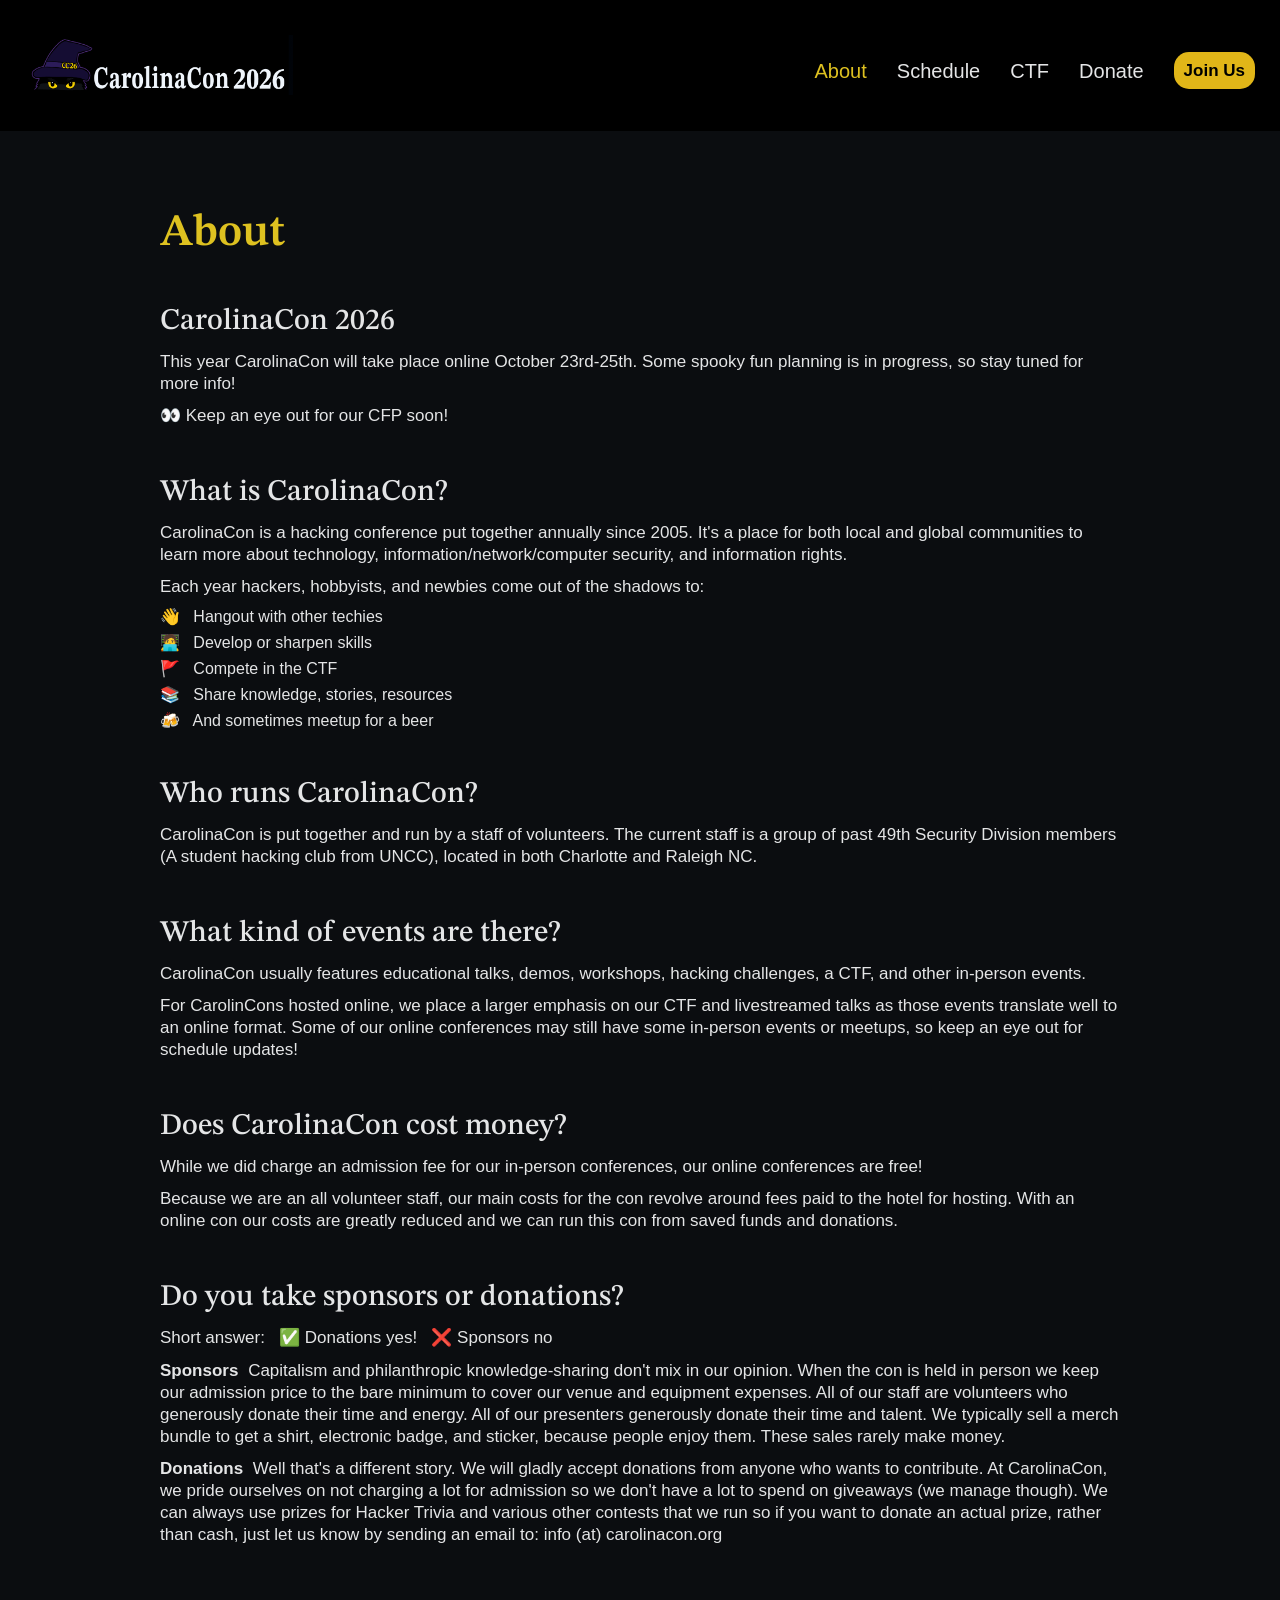
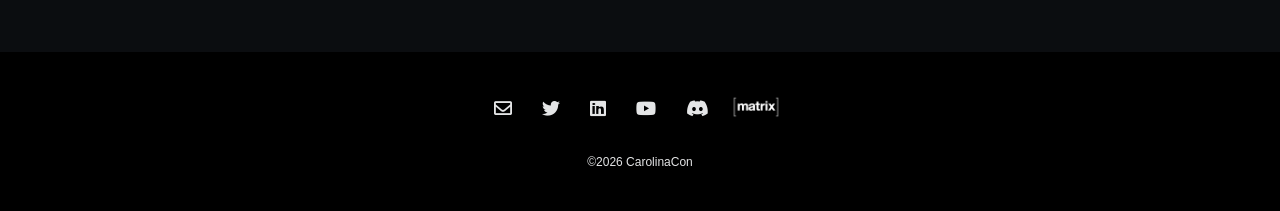
==== pages/about.html @ 55e13573 "initial content in progress" ====
<!DOCTYPE html>
<html lang="en">
  <head>
    <meta charset="UTF-8" />
    <meta name="viewport" content="width=device-width, initial-scale=1.0" />
    <link rel="preconnect" href="https://fonts.googleapis.com" />
    <link rel="preconnect" href="https://fonts.gstatic.com" crossorigin />
    <link
      href="https://fonts.googleapis.com/css2?family=STIX+Two+Text:ital,wght@0,400..700;1,400..700&display=swap"
      rel="stylesheet"
    />
    <link
      rel="stylesheet"
      href="https://use.fontawesome.com/releases/v5.8.1/css/all.css"
    />
    <link rel="stylesheet" href="../style.css" />
    <link rel="icon" type="image/x-icon" href="../hat-favicon.png" />
    <title>CarolinaCon 2026</title>
  </head>
  <body>
    <header class="header">
      <a href="../index.html" class="title"
        ><img class="logo" src="../cc-site-logo-test.png" alt="CC Logo"
      /></a>
      <nav class="main-nav">
        <ul class="main-nav-list">
          <li>
            <a class="main-nav-link active" href="/pages/about.html">About</a>
          </li>
          <li>
            <a class="main-nav-link" href="/pages/schedule.html">Schedule</a>
          </li>
          <li><a class="main-nav-link" href="/pages/ctf.html">CTF</a></li>
          <li>
            <a
              class="main-nav-link"
              href="https://hcb.hackclub.com/donations/start/carolinacon"
              target="_blank"
              >Donate</a
            >
            </li>
          <li>
            <a class="main-nav-link btn btn-primary" href="/pages/join-us.html"
              >Join Us</a
            >
          </li>
        </ul>
      </nav>
    </header>

    <article>
        <header class="post-header">
          <h1 class="post-title">About</h1>
        </header>
        <h2>CarolinaCon 2026</h2>
        <p>
          This year CarolinaCon will take place online October 23rd-25th. Some spooky fun planning is in progress, so stay tuned for more info!
        </p>
        <p>
          👀 Keep an eye out for our CFP soon!
        </p>

        <h2>What is CarolinaCon?</h2>
        <p>
          CarolinaCon is a hacking conference put together annually since 2005. It's a place for both local and global communities to learn more about technology, information/network/computer security, and information rights.
        </p>
        <p>
          Each year hackers, hobbyists, and newbies come out of the shadows to:
          <ul>
          <li>👋 &nbsp; Hangout with other techies </li>
          <li>🧑‍💻 &nbsp; Develop or sharpen skills</li>
          <li>🚩 &nbsp; Compete in the CTF</li>
          <li>📚 &nbsp; Share knowledge, stories, resources</li>
          <li>🍻 &nbsp; And sometimes meetup for a beer</li>
          </ul>
        </p>

        <h2>Who runs CarolinaCon?</h2>
        <p>
          CarolinaCon is put together and run by a staff of volunteers. The current staff is a group of past 49th Security Division members (A student hacking club from UNCC), located in both Charlotte and Raleigh NC.
        </p>

        <h2>What kind of events are there?</h2>
        <p>
          CarolinaCon usually features educational talks, demos, workshops, hacking challenges, a CTF, and other in-person events. 
        </p>
        <p>For CarolinCons hosted online, we place a larger emphasis on our CTF and livestreamed talks as those events translate well to an online format. Some of our online conferences may still have some in-person events or meetups, so keep an eye out for schedule updates!</p>

        <h2>Does CarolinaCon cost money?</h2>
        <p>While we did charge an admission fee for our in-person conferences, our online conferences are free!</p>
        <p>Because we are an all volunteer staff, our main costs for the con revolve around fees paid to the hotel for hosting. With an online con our costs are greatly reduced and we can run this con from saved funds and donations.</p>

        <h2>Do you take sponsors or donations?</h2>
        <p>Short answer: &nbsp; ✅ Donations yes! &nbsp; ❌ Sponsors no</p>
        <p><strong>Sponsors</strong> Capitalism and philanthropic knowledge-sharing don't mix in our opinion. When the con is held in person we keep our admission price to the bare minimum to cover our venue and equipment expenses. All of our staff are volunteers who generously donate their time and energy. All of our presenters generously donate their time and talent. We typically sell a merch bundle to get a shirt, electronic badge, and sticker,  because people enjoy them. These sales rarely make money.</p>
        <p><strong>Donations</strong> Well that's a different story. We will gladly accept donations from anyone who wants to contribute. At CarolinaCon, we pride ourselves on not charging a lot for admission so we don't have a lot to spend on giveaways (we manage though). We can always use prizes for Hacker Trivia and various other contests that we run so if you want to donate an actual prize, rather than cash, just let us know by sending an email to: info (at) carolinacon.org</p>
    </article>
    <footer>
      <ul class="socials-list">
        <li>
          <a
            class="socials-link fas fa-envelope"
            href="mailto:info@carolinacon.org"
          ></a>
        </li>
        <li>
          <a
            class="socials-link fab fa-twitter"
            href="https://x.com/CarolinaCon"
          ></a>
        </li>
        <li>
          <a class="socials-link fab fa-linkedin" href="/pages/ctf.html"></a>
        </li>
        <li>
          <a
            class="socials-link fab fa-youtube"
            href="https://www.youtube.com/@CarolinaCon"
          ></a>
        </li>
        <li>
          <a
            class="socials-link fab fa-discord"
            href="https://discord.gg/WF8St28HsK"
          ></a>
        </li>
        <li>
          <a class="socials-link" href="https://matrix.carolinacon.org/"
            ><div id="matrix-logo"></div
          ></a>
        </li>
      </ul>
      <p class="footer-text">&copy;2026 CarolinaCon</p>
    </footer>
  </body>
</html>
---- style.css ----
/* Colors */
:root {
  --primary-black: #000000;
  --dark-gray: #0b0d10;
  --light-gray: #191c23;
  --primary-white: #e4e5e6;
  --dark-yellow: #e1b618;
  --primary-yellow: #dec120;
  --light-yellow: #f6d723;
  --dark-purple: #1b1041;
  --light-purple: #2d1d5b;
}

/* General */
* {
  margin: 0;
  padding: 0;
  box-sizing: border-box;
}

html {
  /* Now 1rem = 10px 
  (10px / 16px default browser font size => .0625 => 62.5%) */
  font-size: 62.5%;
}

body {
  background-color: var(--primary-black);
  color: var(--primary-white);
  font-family: "Rubik", sans-serif;
  font-weight: 400;
  line-height: 1;
}

article {
  background-color: var(--dark-gray);
  padding: 8rem 16rem 9.6rem 16rem;
}

section {
  background-color: var(--dark-gray);
  padding: 4.8rem 8rem;
}

h1,
h2,
h3 {
  font-family: "STIX Two Text", serif;
  font-optical-sizing: auto;
  font-style: normal;
}

h1 {
  font-size: 4.5rem;
  margin-bottom: 4rem;
  font-weight: 600;
  color: var(--primary-yellow);
}

h2 {
  font-size: 3rem;
  margin-bottom: 1.5rem;
  margin-top: 5rem;
  font-weight: 500;
}

h3 {
  font-size: 2rem;
  margin-top: 5rem;
  margin-bottom: 1.5rem;
}

h4 {
  font-size: 2rem;
  text-transform: uppercase;
  margin-top: 5rem;
  margin-bottom: 1.5rem;
}

p {
  font-size: 1.7rem;
  font-weight: 300;
  line-height: 1.3;
  margin-bottom: 1rem;
}

strong {
  font-weight: 600;
  padding-right: 0.5rem;
}

a:link,
a:visited {
  color: var(--primary-white);
  display: inline-block;
  cursor: pointer;
  text-decoration: none;
}

a:hover,
a:active {
  color: var(--primary-yellow);
}

.btn {
  display: block;
  border-radius: 1.5rem;
  padding: 1rem 1rem;
}

.btn-primary:link,
.btn-primary:visited {
  background-color: var(--dark-yellow);
  color: var(--primary-black);
  font-weight: 700;
  font-size: 1.7rem;
}

.btn-primary:hover,
.btn-primary:active {
  background-color: var(--light-yellow);
}

ul,
ol {
  margin-bottom: 2rem;
}

ul {
  list-style: none;
}

li {
  font-size: 1.6rem;
  margin-bottom: 1rem;
}

li:last-child {
  margin-bottom: 0;
}

/* Header */
.header {
  background-color: var(--primary-black);
  position: sticky;
  top: 0;
  padding: 1.2rem 2.5rem;
  display: flex;
  justify-content: space-between;
  align-items: center;
}

.logo {
  height: 6rem;
}

.main-nav {
  margin-left: auto;
}

.main-nav-list {
  align-items: center;
  display: flex;
  padding-top: 3rem;
  gap: 3rem;
}

.main-nav-list li {
  margin: 1rem 0;
}

.main-nav-link {
  font-size: 2rem;
  font-weight: 500;
}

.main-nav-link.active {
  color: var(--primary-yellow);
}

/* Hero Section */
.hero {
  padding: 0;
  margin: 0;
  align-items: center;
}

.hero-img {
  width: 100%;
}

/* Announcements Section */
.announcements-header {
  margin-top: 1rem;
  margin-bottom: 3rem;
}

.announcement {
  border: 2px solid var(--primary-black);
  display: grid;
  grid-template-columns: repeat(10, 1fr);
  gap: 1rem;
  box-shadow: 0 5px 10px 0 rgba(0, 0, 0, 0.351);
  background-color: var(--dark-purple);
  border-radius: 12px;
  padding: 2.4rem;
}

.announcement.grayed {
  margin-top: 2rem;
  background-color: var(--light-gray);
}

.announcement img {
  height: 5rem;
  grid-column: span 1;
  /* margin: 1rem; */
  justify-self: center;
}

.announcement-text {
  grid-column: 2 / -1;
}

.announcement-title {
  grid-column: span 9;
  margin-top: 1rem;
  align-self: center;
  font-family: "STIX Two Text", serif;
  font-size: 2.3rem;
  font-weight: 500;
  letter-spacing: 0.1;
}

.announcement-info {
  font-size: 1.5rem;
  line-height: 1.5;
  margin-bottom: 0.8rem;
}

.announcement-link {
  font-size: 1.3rem;
}

/* Pages */
article a:link,
article a:visited {
  color: var(--primary-yellow);
}

article a:hover,
article a:active {
  text-decoration: underline;
}

h4.socials-link:link,
.socials-link:visited {
  font-size: 3rem;
  text-transform: uppercase;
  margin-top: 5rem;
  margin-bottom: 1.5rem;
}

h4 img {
  display: inline;
}

/* Footer */
footer {
  padding: 4rem 1rem 2rem 1rem;
  display: flex;
  flex-direction: column;
  justify-content: center;
  align-items: center;
  background-color: var(--primary-black);
}

.footer-text {
  font-weight: 300;
  font-size: 1.2rem;
  padding: 1rem;
}

.socials-list {
  display: flex;
  align-items: center;
  gap: 3rem;
}

.socials-list li {
  /* padding: 1rem 2rem; */
  margin-bottom: 0;
}

#matrix-logo {
  background-size: cover;
  background-image: url("matrix_logo.png");
  height: 3rem;
  width: 6rem;
  margin-left: -1.3rem;
}

#matrix-logo:hover {
  background-image: url("matrix_logo-yellow.png");
}

.socials-link:link,
.socials-link:visited {
  font-size: 1.8rem;
  font-weight: 500;
}

/* rem and em do NOT depend on html font-size in media queries! Instead, 1rem = 1em = 16px */

/**************************/
/* BELOW 1344px (Smaller desktops) */
/**************************/
@media (max-width: 84em) {
}

/**************************/
/* BELOW 1200px (Landscape Tablets) */
/**************************/
@media (max-width: 75em) {
  .header {
    position: static;
    flex-direction: column;
  }

  .main-nav {
    margin-left: 0;
  }

  article {
    padding: 8rem 12rem 9.6rem 12rem;
  }
}

/**************************/
/* BELOW 944px (Tablets) */
/**************************/
@media (max-width: 59em) {
  html {
    font-size: 50%;
  }
}

/**************************/
/* BELOW 704px (Smaller tablets) */
/**************************/
@media (max-width: 44em) {
  article {
    padding: 8rem 6rem 9.6rem 6rem;
  }

  .main-nav-list {
    display: grid;
    grid-template-columns: repeat(2, 1fr);
    gap: 1.5rem;
    justify-items: center;
  }

  .main-nav-list li:last-child {
    grid-column: span 2;
  }

  .announcement-text {
    grid-column: span 10;
    padding-left: 1rem;
  }

  .socials-list {
    display: grid;
    grid-template-columns: repeat(3, 1fr);
    justify-items: center;
  }

  #matrix-logo {
    margin-left: 0;
  }
}

/**************************/
/* BELOW 544px (Phones) */
/**************************/
@media (max-width: 34em) {
  article {
    padding: 8rem 4rem 9.6rem 4rem;
  }
}
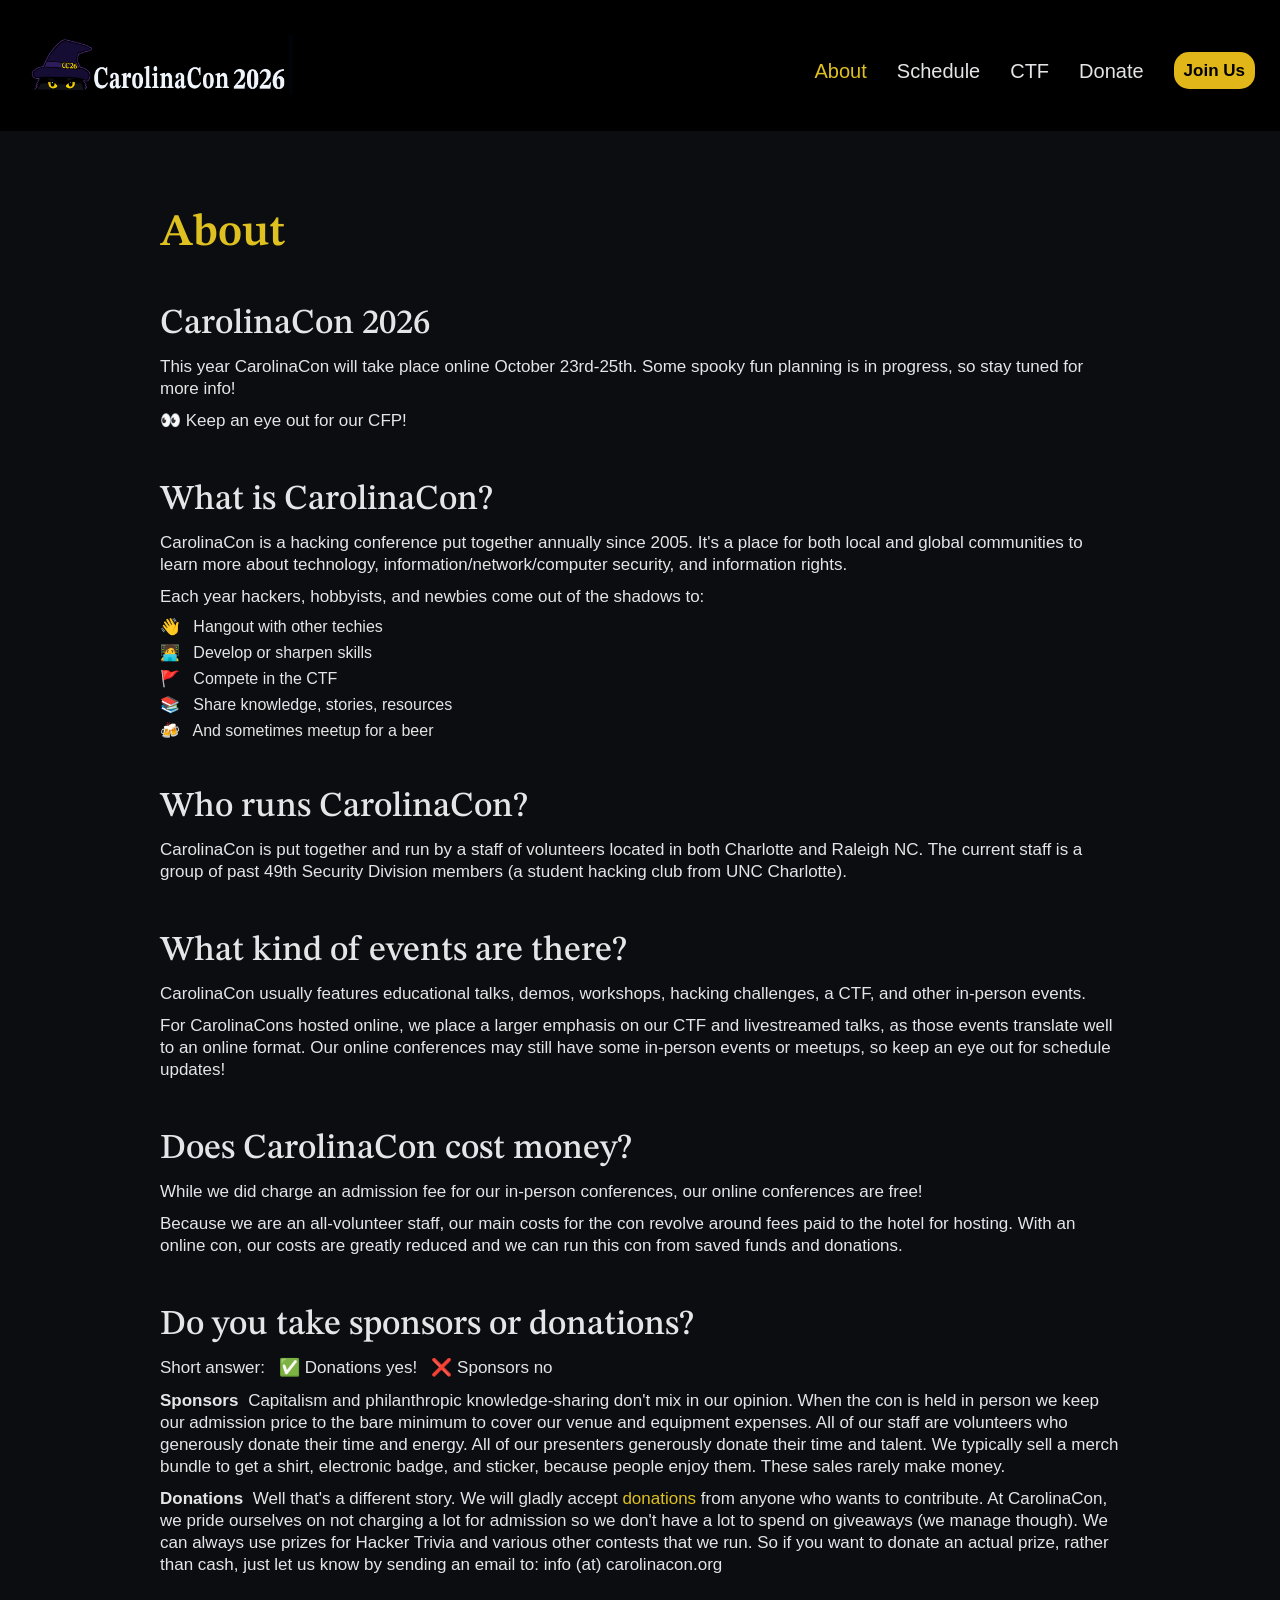
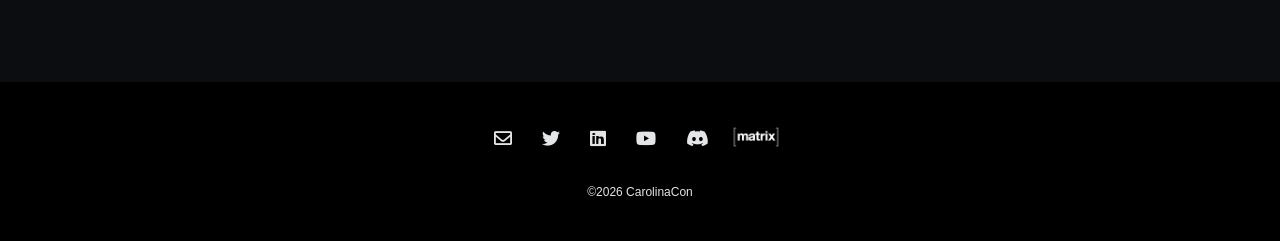
==== commit 378d12f6: "code cleanup" ====
--- a/pages/about.html
+++ b/pages/about.html
@@ -14,13 +14,14 @@
       href="https://use.fontawesome.com/releases/v5.8.1/css/all.css"
     />
     <link rel="stylesheet" href="../style.css" />
-    <link rel="icon" type="image/x-icon" href="../hat-favicon.png" />
+    <link rel="icon" type="image/x-icon" href="../imgs/hat-favicon.png" />
     <title>CarolinaCon 2026</title>
   </head>
+
   <body>
     <header class="header">
       <a href="../index.html" class="title"
-        ><img class="logo" src="../cc-site-logo-test.png" alt="CC Logo"
+        ><img class="logo" src="../imgs/cc-site-logo-test.png" alt="CC Logo"
       /></a>
       <nav class="main-nav">
         <ul class="main-nav-list">
@@ -31,18 +32,12 @@
             <a class="main-nav-link" href="/pages/schedule.html">Schedule</a>
           </li>
           <li><a class="main-nav-link" href="/pages/ctf.html">CTF</a></li>
+          <li><a class="main-nav-link"
+              href="https://hcb.hackclub.com/donations/start/carolinacon"
+              target="_blank">Donate</a>
+          </li>
           <li>
-            <a
-              class="main-nav-link"
-              href="https://hcb.hackclub.com/donations/start/carolinacon"
-              target="_blank"
-              >Donate</a
-            >
-            </li>
-          <li>
-            <a class="main-nav-link btn btn-primary" href="/pages/join-us.html"
-              >Join Us</a
-            >
+            <a class="main-nav-link btn btn-primary" href="/pages/join-us.html">Join Us</a>
           </li>
         </ul>
       </nav>
@@ -57,7 +52,7 @@
           This year CarolinaCon will take place online October 23rd-25th. Some spooky fun planning is in progress, so stay tuned for more info!
         </p>
         <p>
-          👀 Keep an eye out for our CFP soon!
+          👀 Keep an eye out for our CFP!
         </p>
 
         <h2>What is CarolinaCon?</h2>
@@ -77,24 +72,25 @@
 
         <h2>Who runs CarolinaCon?</h2>
         <p>
-          CarolinaCon is put together and run by a staff of volunteers. The current staff is a group of past 49th Security Division members (A student hacking club from UNCC), located in both Charlotte and Raleigh NC.
+          CarolinaCon is put together and run by a staff of volunteers located in both Charlotte and Raleigh NC. The current staff is a group of past 49th Security Division members (a student hacking club from UNC Charlotte).
         </p>
 
         <h2>What kind of events are there?</h2>
         <p>
           CarolinaCon usually features educational talks, demos, workshops, hacking challenges, a CTF, and other in-person events. 
         </p>
-        <p>For CarolinCons hosted online, we place a larger emphasis on our CTF and livestreamed talks as those events translate well to an online format. Some of our online conferences may still have some in-person events or meetups, so keep an eye out for schedule updates!</p>
+        <p>For CarolinaCons hosted online, we place a larger emphasis on our CTF and livestreamed talks, as those events translate well to an online format. Our online conferences may still have some in-person events or meetups, so keep an eye out for schedule updates!</p>
 
         <h2>Does CarolinaCon cost money?</h2>
         <p>While we did charge an admission fee for our in-person conferences, our online conferences are free!</p>
-        <p>Because we are an all volunteer staff, our main costs for the con revolve around fees paid to the hotel for hosting. With an online con our costs are greatly reduced and we can run this con from saved funds and donations.</p>
+        <p>Because we are an all-volunteer staff, our main costs for the con revolve around fees paid to the hotel for hosting. With an online con, our costs are greatly reduced and we can run this con from saved funds and donations.</p>
 
         <h2>Do you take sponsors or donations?</h2>
         <p>Short answer: &nbsp; ✅ Donations yes! &nbsp; ❌ Sponsors no</p>
         <p><strong>Sponsors</strong> Capitalism and philanthropic knowledge-sharing don't mix in our opinion. When the con is held in person we keep our admission price to the bare minimum to cover our venue and equipment expenses. All of our staff are volunteers who generously donate their time and energy. All of our presenters generously donate their time and talent. We typically sell a merch bundle to get a shirt, electronic badge, and sticker,  because people enjoy them. These sales rarely make money.</p>
-        <p><strong>Donations</strong> Well that's a different story. We will gladly accept donations from anyone who wants to contribute. At CarolinaCon, we pride ourselves on not charging a lot for admission so we don't have a lot to spend on giveaways (we manage though). We can always use prizes for Hacker Trivia and various other contests that we run so if you want to donate an actual prize, rather than cash, just let us know by sending an email to: info (at) carolinacon.org</p>
+        <p><strong>Donations</strong> Well that's a different story. We will gladly accept <a href="https://hcb.hackclub.com/donations/start/carolinacon">donations</a> from anyone who wants to contribute. At CarolinaCon, we pride ourselves on not charging a lot for admission so we don't have a lot to spend on giveaways (we manage though). We can always use prizes for Hacker Trivia and various other contests that we run. So if you want to donate an actual prize, rather than cash, just let us know by sending an email to: info (at) carolinacon.org</p>
     </article>
+
     <footer>
       <ul class="socials-list">
         <li>
--- a/style.css
+++ b/style.css
@@ -7,7 +7,7 @@
   --dark-yellow: #e1b618;
   --primary-yellow: #dec120;
   --light-yellow: #f6d723;
-  --dark-purple: #1b1041;
+  --dark-purple: #261957;
   --light-purple: #2d1d5b;
 }
 
@@ -58,22 +58,22 @@
 }
 
 h2 {
-  font-size: 3rem;
+  font-size: 3.5rem;
   margin-bottom: 1.5rem;
   margin-top: 5rem;
   font-weight: 500;
 }
 
 h3 {
-  font-size: 2rem;
-  margin-top: 5rem;
+  font-size: 2.8rem;
+  margin-top: 3rem;
   margin-bottom: 1.5rem;
 }
 
 h4 {
   font-size: 2rem;
   text-transform: uppercase;
-  margin-top: 5rem;
+  margin-top: 3.2rem;
   margin-bottom: 1.5rem;
 }
 
@@ -233,7 +233,7 @@
 }
 
 .announcement-info {
-  font-size: 1.5rem;
+  font-size: 1.7rem;
   line-height: 1.5;
   margin-bottom: 0.8rem;
 }
@@ -294,14 +294,14 @@
 
 #matrix-logo {
   background-size: cover;
-  background-image: url("matrix_logo.png");
+  background-image: url("imgs/matrix_logo.png");
   height: 3rem;
   width: 6rem;
   margin-left: -1.3rem;
 }
 
 #matrix-logo:hover {
-  background-image: url("matrix_logo-yellow.png");
+  background-image: url("imgs/matrix_logo-yellow.png");
 }
 
 .socials-link:link,
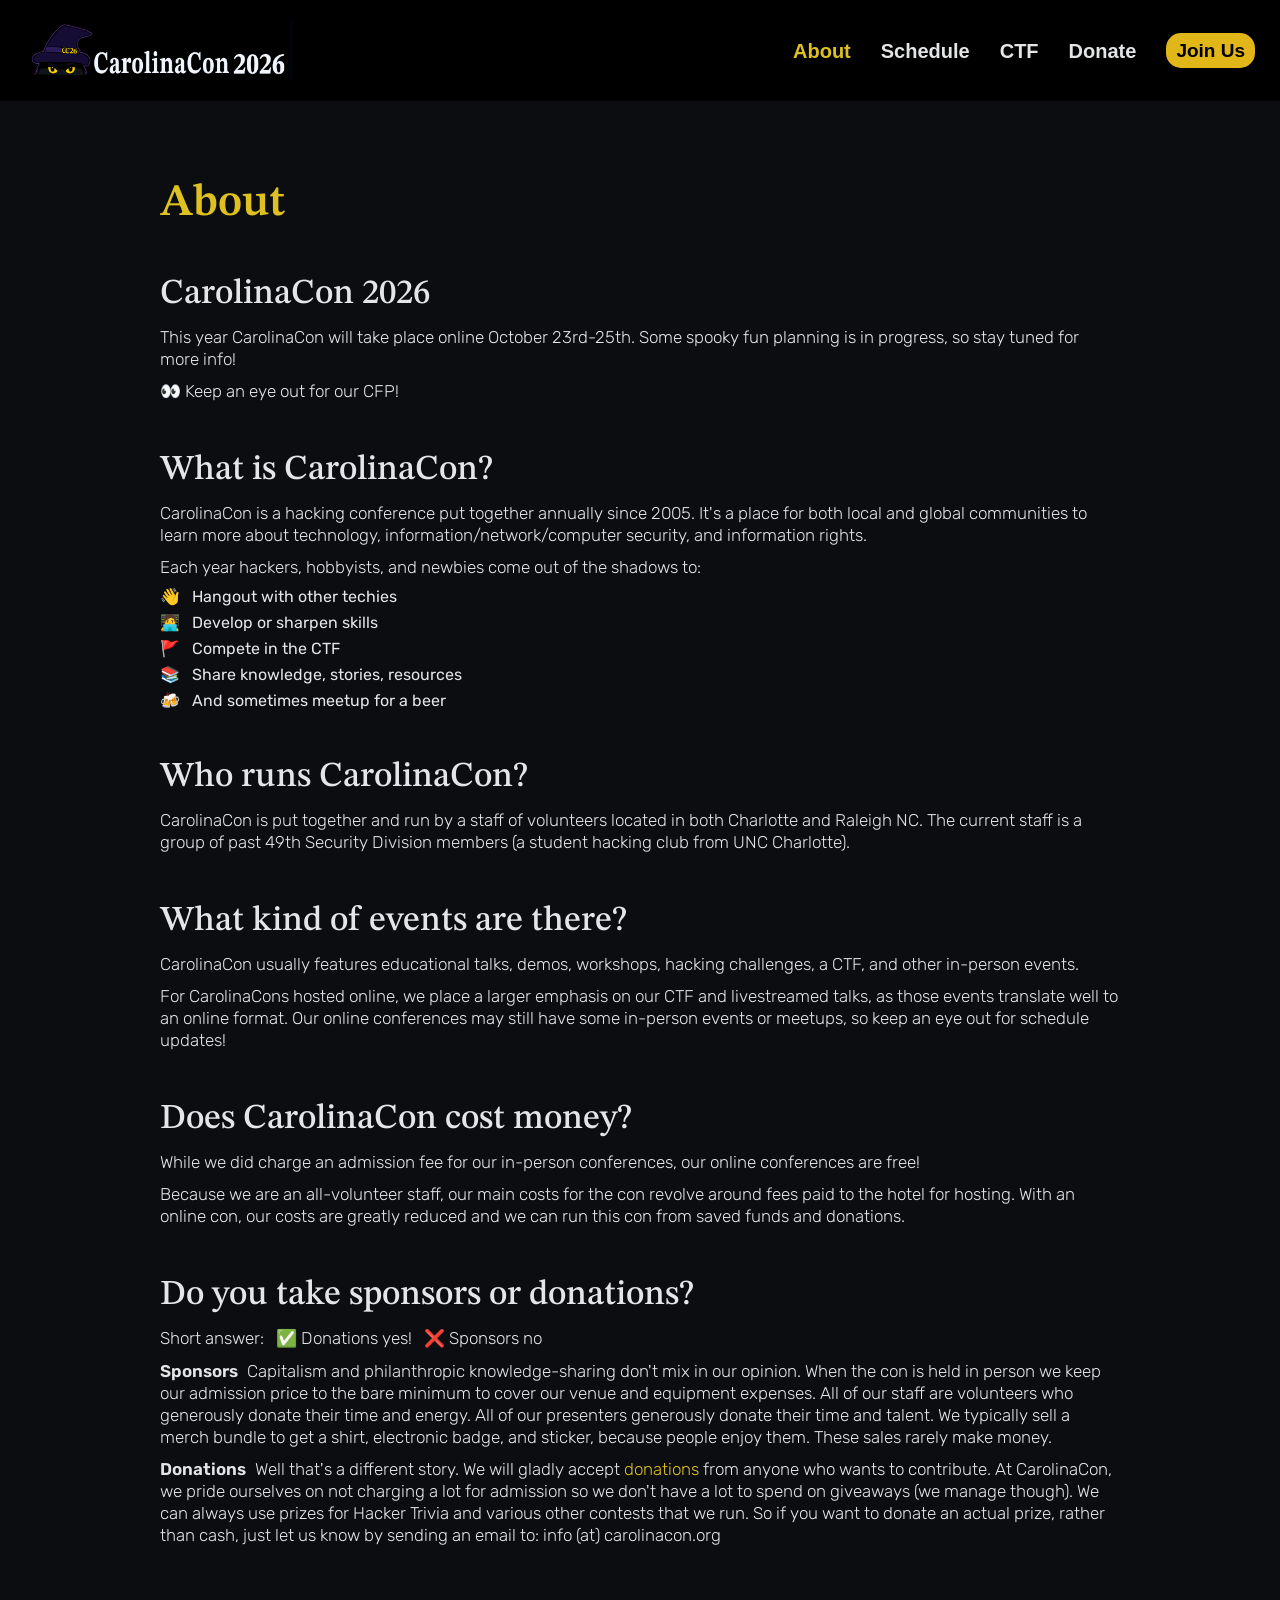
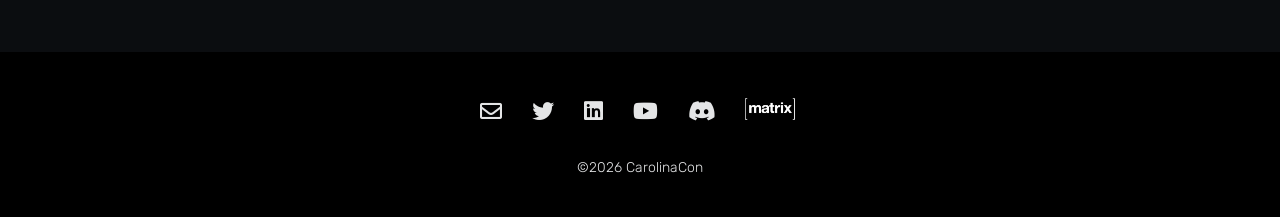
==== commit 261181f9: "font and spacing tweaks" ====
--- a/pages/about.html
+++ b/pages/about.html
@@ -3,12 +3,9 @@
   <head>
     <meta charset="UTF-8" />
     <meta name="viewport" content="width=device-width, initial-scale=1.0" />
-    <link rel="preconnect" href="https://fonts.googleapis.com" />
-    <link rel="preconnect" href="https://fonts.gstatic.com" crossorigin />
-    <link
-      href="https://fonts.googleapis.com/css2?family=STIX+Two+Text:ital,wght@0,400..700;1,400..700&display=swap"
-      rel="stylesheet"
-    />
+    <link rel="preconnect" href="https://fonts.googleapis.com">
+    <link rel="preconnect" href="https://fonts.gstatic.com" crossorigin>
+    <link href="https://fonts.googleapis.com/css2?family=Rubik:ital,wght@0,300..900;1,300..900&family=STIX+Two+Text:ital,wght@0,400..700;1,400..700&display=swap" rel="stylesheet">
     <link
       rel="stylesheet"
       href="https://use.fontawesome.com/releases/v5.8.1/css/all.css"
--- a/style.css
+++ b/style.css
@@ -105,7 +105,7 @@
 .btn {
   display: block;
   border-radius: 1.5rem;
-  padding: 1rem 1rem;
+  padding: 0.8rem 1rem;
 }
 
 .btn-primary:link,
@@ -113,7 +113,7 @@
   background-color: var(--dark-yellow);
   color: var(--primary-black);
   font-weight: 700;
-  font-size: 1.7rem;
+  font-size: 1.9rem;
 }
 
 .btn-primary:hover,
@@ -144,7 +144,7 @@
   background-color: var(--primary-black);
   position: sticky;
   top: 0;
-  padding: 1.2rem 2.5rem;
+  padding: 0.3rem 2.5rem;
   display: flex;
   justify-content: space-between;
   align-items: center;
@@ -161,7 +161,7 @@
 .main-nav-list {
   align-items: center;
   display: flex;
-  padding-top: 3rem;
+  padding-top: 2rem;
   gap: 3rem;
 }
 
@@ -170,8 +170,9 @@
 }
 
 .main-nav-link {
+  font-family: Arial, Helvetica, sans-serif;
   font-size: 2rem;
-  font-weight: 500;
+  font-weight: 600;
 }
 
 .main-nav-link.active {
@@ -180,18 +181,21 @@
 
 /* Hero Section */
 .hero {
-  padding: 0;
+  padding: 1rem 0 0 0;
   margin: 0;
-  align-items: center;
+  display: flex;
+  justify-content: center;
+  align-items: center;
+  background-color: #000000;
 }
 
 .hero-img {
-  width: 100%;
+  width: 90%;
 }
 
 /* Announcements Section */
 .announcements-header {
-  margin-top: 1rem;
+  margin-top: 0;
   margin-bottom: 3rem;
 }
 
@@ -277,7 +281,7 @@
 
 .footer-text {
   font-weight: 300;
-  font-size: 1.2rem;
+  font-size: 1.4rem;
   padding: 1rem;
 }
 
@@ -288,16 +292,15 @@
 }
 
 .socials-list li {
-  /* padding: 1rem 2rem; */
   margin-bottom: 0;
 }
 
 #matrix-logo {
   background-size: cover;
   background-image: url("imgs/matrix_logo.png");
-  height: 3rem;
-  width: 6rem;
-  margin-left: -1.3rem;
+  height: 3.4rem;
+  width: 6.4rem;
+  margin-left: -1rem;
 }
 
 #matrix-logo:hover {
@@ -306,11 +309,9 @@
 
 .socials-link:link,
 .socials-link:visited {
-  font-size: 1.8rem;
+  font-size: 2.2rem;
   font-weight: 500;
 }
-
-/* rem and em do NOT depend on html font-size in media queries! Instead, 1rem = 1em = 16px */
 
 /**************************/
 /* BELOW 1344px (Smaller desktops) */
@@ -349,14 +350,11 @@
 /* BELOW 704px (Smaller tablets) */
 /**************************/
 @media (max-width: 44em) {
-  article {
-    padding: 8rem 6rem 9.6rem 6rem;
-  }
 
   .main-nav-list {
     display: grid;
     grid-template-columns: repeat(2, 1fr);
-    gap: 1.5rem;
+    gap: 0.5rem;
     justify-items: center;
   }
 
@@ -367,12 +365,17 @@
   .announcement-text {
     grid-column: span 10;
     padding-left: 1rem;
+  }
+  
+  article {
+    padding: 8rem 6rem 9.6rem 6rem;
   }
 
   .socials-list {
     display: grid;
     grid-template-columns: repeat(3, 1fr);
     justify-items: center;
+    gap: 2rem;
   }
 
   #matrix-logo {
@@ -384,6 +387,12 @@
 /* BELOW 544px (Phones) */
 /**************************/
 @media (max-width: 34em) {
+  .hero-img {
+    height: 40vh;   
+    object-fit: cover; 
+    object-position: center;
+  }
+
   article {
     padding: 8rem 4rem 9.6rem 4rem;
   }
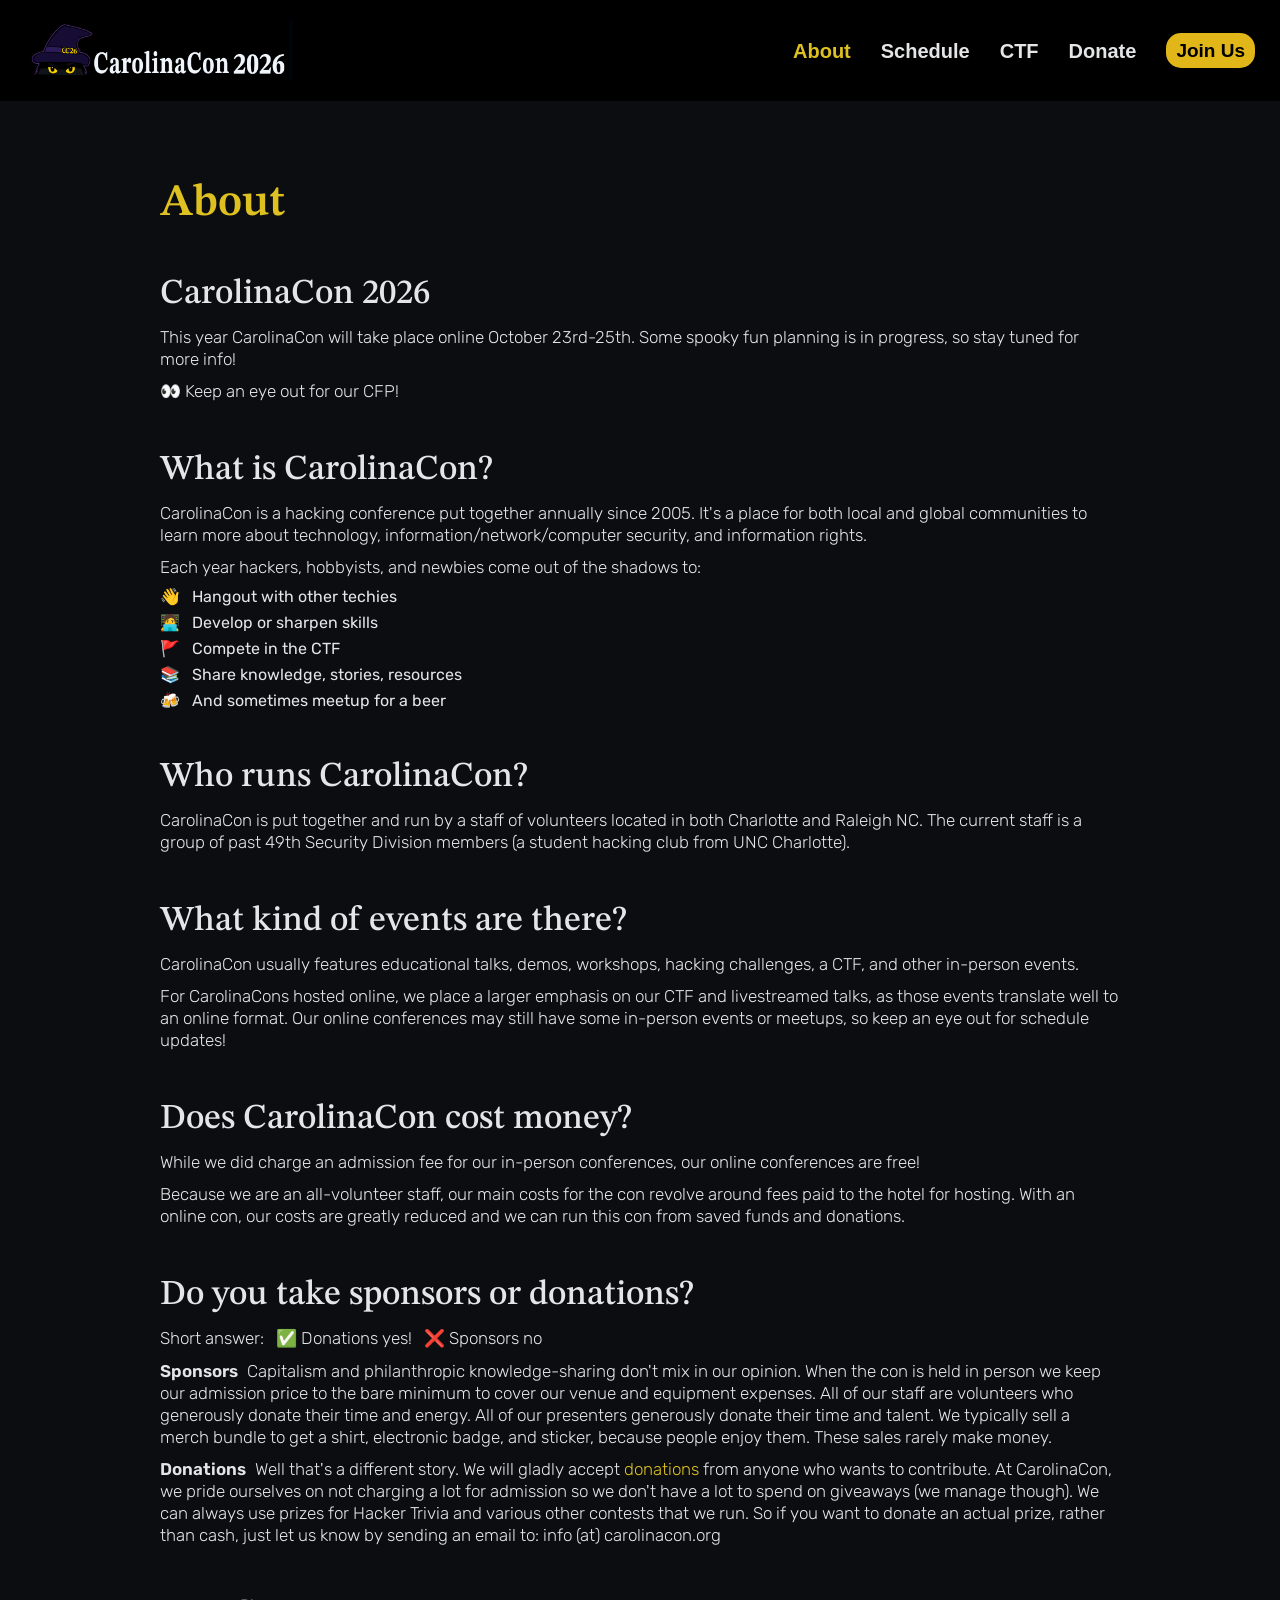
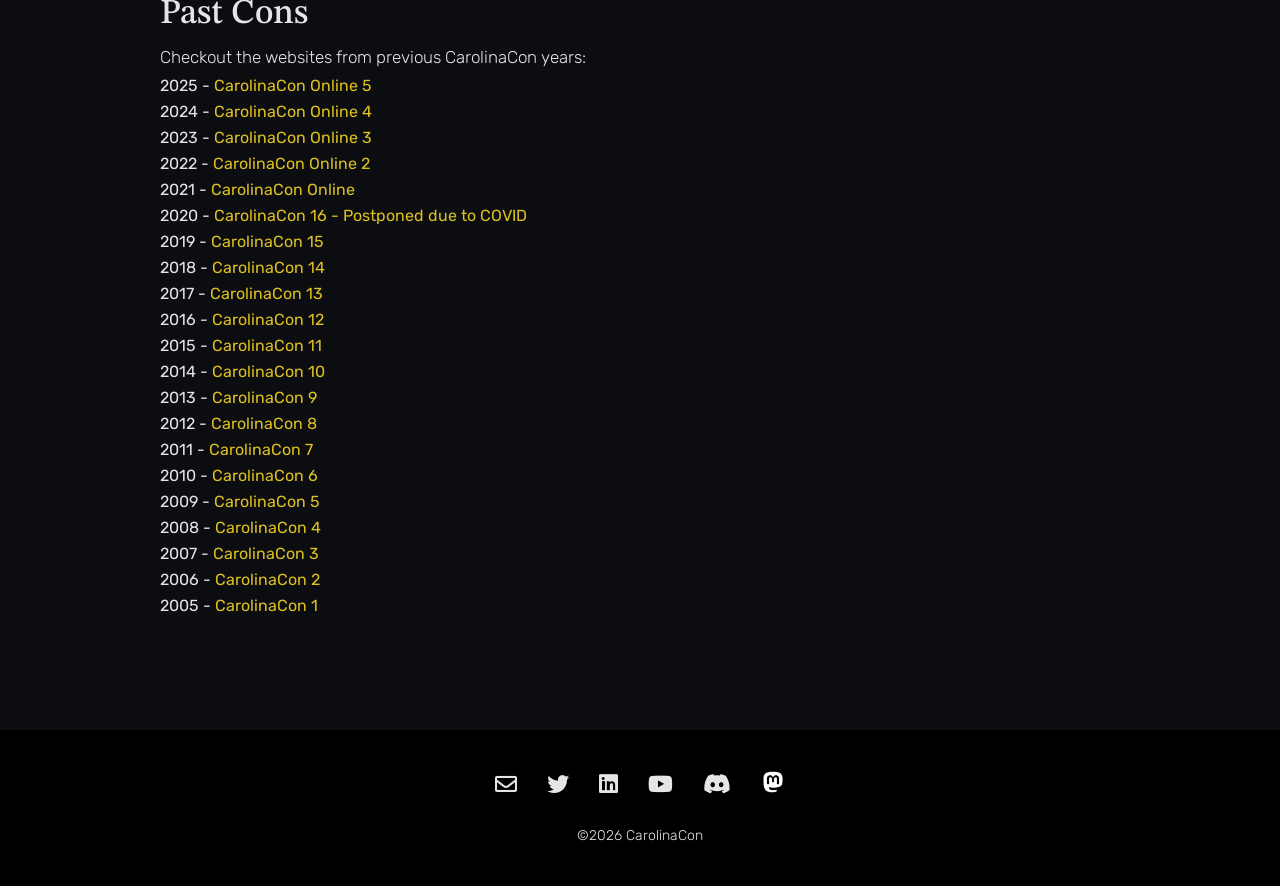
==== commit 29bbc27f: "linkedin & mastodon links, rm matrix" ====
--- a/pages/about.html
+++ b/pages/about.html
@@ -86,6 +86,34 @@
         <p>Short answer: &nbsp; ✅ Donations yes! &nbsp; ❌ Sponsors no</p>
         <p><strong>Sponsors</strong> Capitalism and philanthropic knowledge-sharing don't mix in our opinion. When the con is held in person we keep our admission price to the bare minimum to cover our venue and equipment expenses. All of our staff are volunteers who generously donate their time and energy. All of our presenters generously donate their time and talent. We typically sell a merch bundle to get a shirt, electronic badge, and sticker,  because people enjoy them. These sales rarely make money.</p>
         <p><strong>Donations</strong> Well that's a different story. We will gladly accept <a href="https://hcb.hackclub.com/donations/start/carolinacon">donations</a> from anyone who wants to contribute. At CarolinaCon, we pride ourselves on not charging a lot for admission so we don't have a lot to spend on giveaways (we manage though). We can always use prizes for Hacker Trivia and various other contests that we run. So if you want to donate an actual prize, rather than cash, just let us know by sending an email to: info (at) carolinacon.org</p>
+
+        <h2>Past Cons</h2>
+        <p>
+          Checkout the websites from previous CarolinaCon years:
+          <ul>
+          <li>2025 - <a href="/archive/cconline5/index.html" target="_blank">CarolinaCon Online 5</a></li>
+          <li>2024 - <a href="/archive/cconline4/index.html" target="_blank">CarolinaCon Online 4</a></li>
+          <li>2023 - <a href="/archive/cconline3/index.html" target="_blank">CarolinaCon Online 3</a></li>
+          <li>2022 - <a href="/archive/cconline2/index.html" target="_blank">CarolinaCon Online 2</a></li>
+          <li>2021 - <a href="/archive/cconline/index.html" target="_blank">CarolinaCon Online</a></li>
+          <li>2020 - <a href="/archive/cc2020/index.html" target="_blank">CarolinaCon 16 - Postponed due to COVID</a></li>
+          <li>2019 - <a href="/archive/cc2019/index.html" target="_blank">CarolinaCon 15</a></li>
+          <li>2018 - <a href="/archive/cc2018/index.html" target="_blank">CarolinaCon 14</a></li>
+          <li>2017 - <a href="/archive/cc2017/index.html" target="_blank">CarolinaCon 13</a></li>
+          <li>2016 - <a href="/archive/cc2016/index.html" target="_blank">CarolinaCon 12</a></li>
+          <li>2015 - <a href="/archive/cc2015/index.html" target="_blank">CarolinaCon 11</a></li>
+          <li>2014 - <a href="/archive/cc2014/index.html" target="_blank">CarolinaCon 10</a></li>
+          <li>2013 - <a href="/archive/cc2013/index.html" target="_blank">CarolinaCon 9</a></li>
+          <li>2012 - <a href="/archive/cc2012/index.html" target="_blank">CarolinaCon 8</a></li>
+          <li>2011 - <a href="/archive/cc2011/index.html" target="_blank">CarolinaCon 7</a></li>
+          <li>2010 - <a href="/archive/cc2010/index.html" target="_blank">CarolinaCon 6</a></li>
+          <li>2009 - <a href="/archive/cc2009/index.html" target="_blank">CarolinaCon 5</a></li>
+          <li>2008 - <a href="/archive/cc2008/index.html" target="_blank">CarolinaCon 4</a></li>
+          <li>2007 - <a href="/archive/cc2007/index.html" target="_blank">CarolinaCon 3</a></li>
+          <li>2006 - <a href="/archive/cc2006/index.html" target="_blank">CarolinaCon 2</a></li>
+          <li>2005 - <a href="/archive/cc2005/index.html" target="_blank">CarolinaCon 1</a></li>
+          </ul>
+        </p>
     </article>
 
     <footer>
@@ -100,28 +128,46 @@
           <a
             class="socials-link fab fa-twitter"
             href="https://x.com/CarolinaCon"
+            target="_blank"
           ></a>
         </li>
         <li>
-          <a class="socials-link fab fa-linkedin" href="/pages/ctf.html"></a>
+          <a 
+            class="socials-link fab fa-linkedin" 
+            href="https://www.linkedin.com/company/carolinacon/"  
+            target="_blank"
+            ></a>
         </li>
         <li>
           <a
             class="socials-link fab fa-youtube"
             href="https://www.youtube.com/@CarolinaCon"
+            target="_blank"
           ></a>
         </li>
         <li>
           <a
             class="socials-link fab fa-discord"
             href="https://discord.gg/WF8St28HsK"
+            target="_blank"
           ></a>
         </li>
         <li>
-          <a class="socials-link" href="https://matrix.carolinacon.org/"
+          <a 
+            class="socials-link" 
+            href="https://infosec.exchange/@carolinacon"
+            target="_blank"
+            ><div id="mastodon-logo"></div
+          ></a>
+        </li>
+        <!-- <li>
+          <a 
+            class="socials-link" 
+            href="https://matrix.carolinacon.org/"
+            target="_blank"
             ><div id="matrix-logo"></div
           ></a>
-        </li>
+        </li> -->
       </ul>
       <p class="footer-text">&copy;2026 CarolinaCon</p>
     </footer>
--- a/style.css
+++ b/style.css
@@ -295,6 +295,17 @@
   margin-bottom: 0;
 }
 
+#mastodon-logo {
+  background-size: cover;
+  background-image: url("imgs/mastadon-logo-white.png");
+  height: 2.4rem;
+  width: 2.4rem;
+}
+
+#mastodon-logo:hover {
+  background-image: url("imgs/mastadon-logo-yellow.png");
+}
+
 #matrix-logo {
   background-size: cover;
   background-image: url("imgs/matrix_logo.png");
@@ -378,6 +389,10 @@
     gap: 2rem;
   }
 
+  .socials-link:link {
+    padding: 1rem 2rem;
+  }
+
   #matrix-logo {
     margin-left: 0;
   }
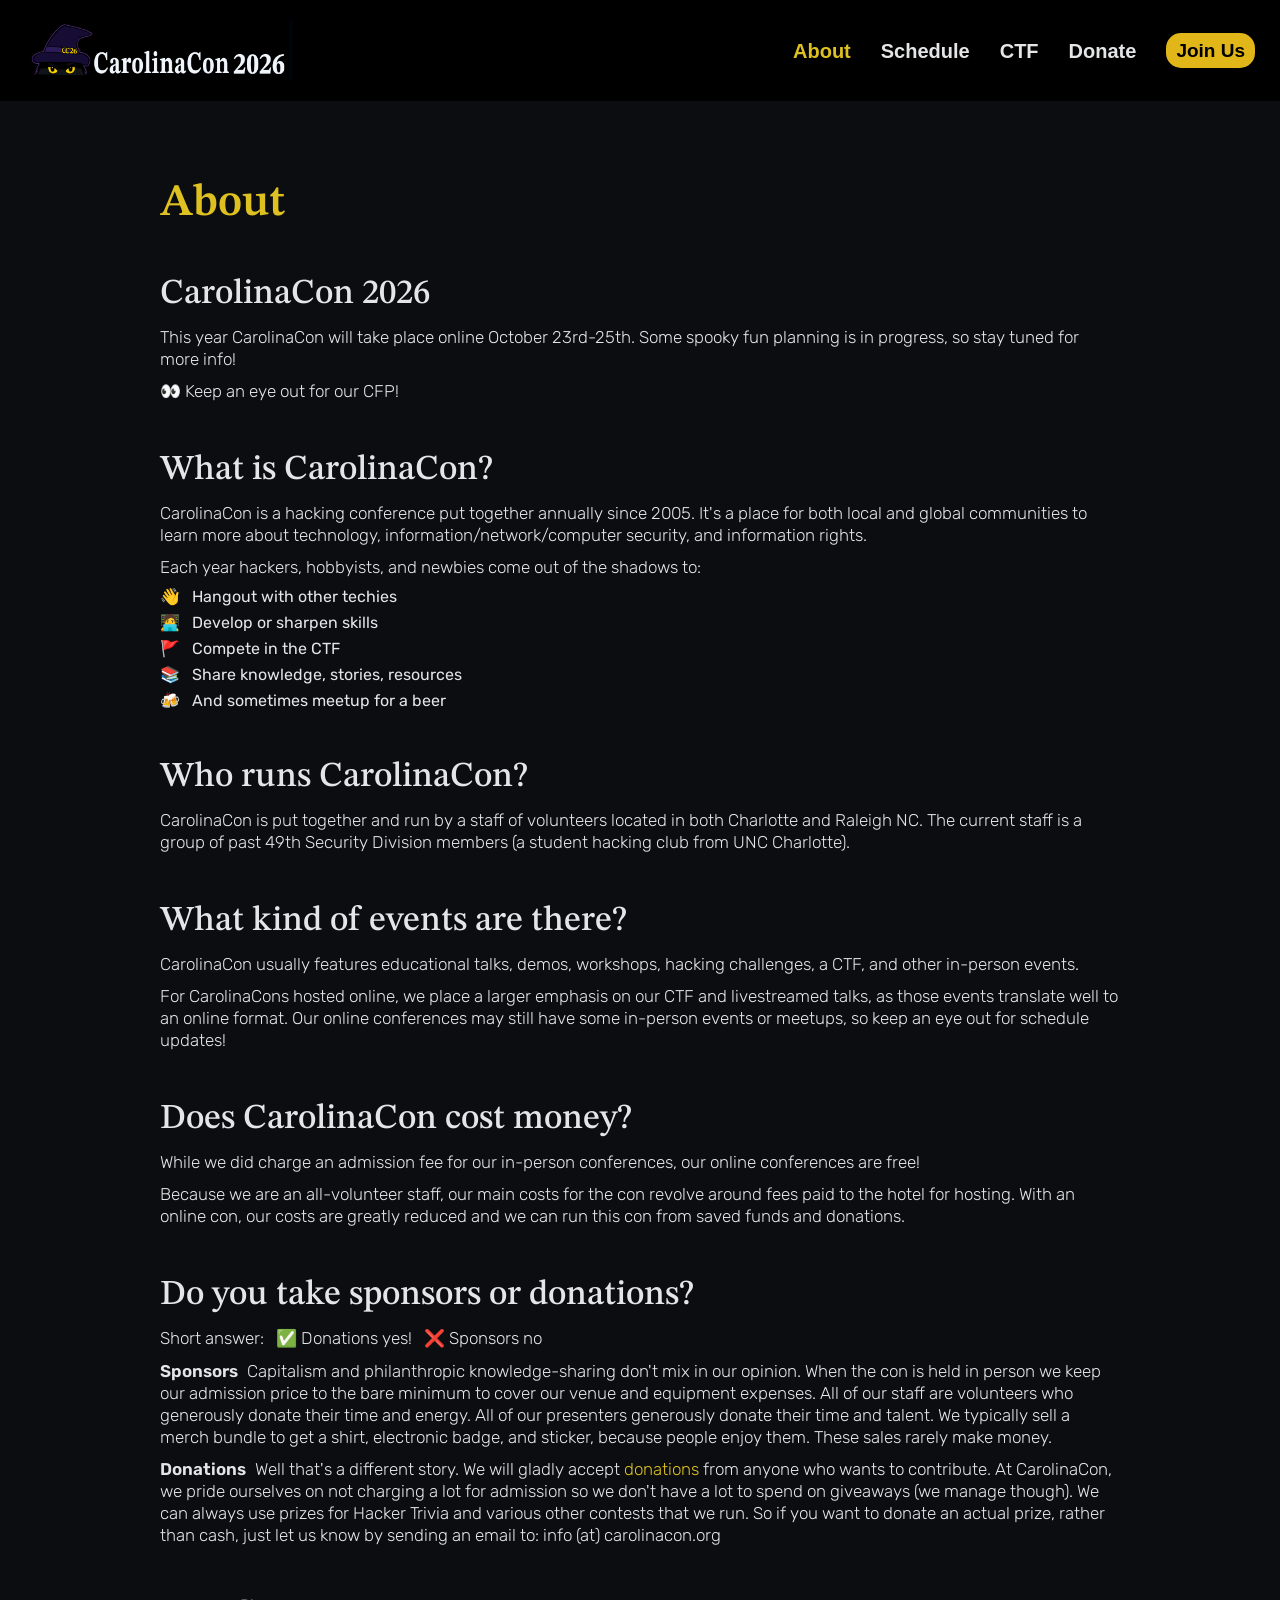
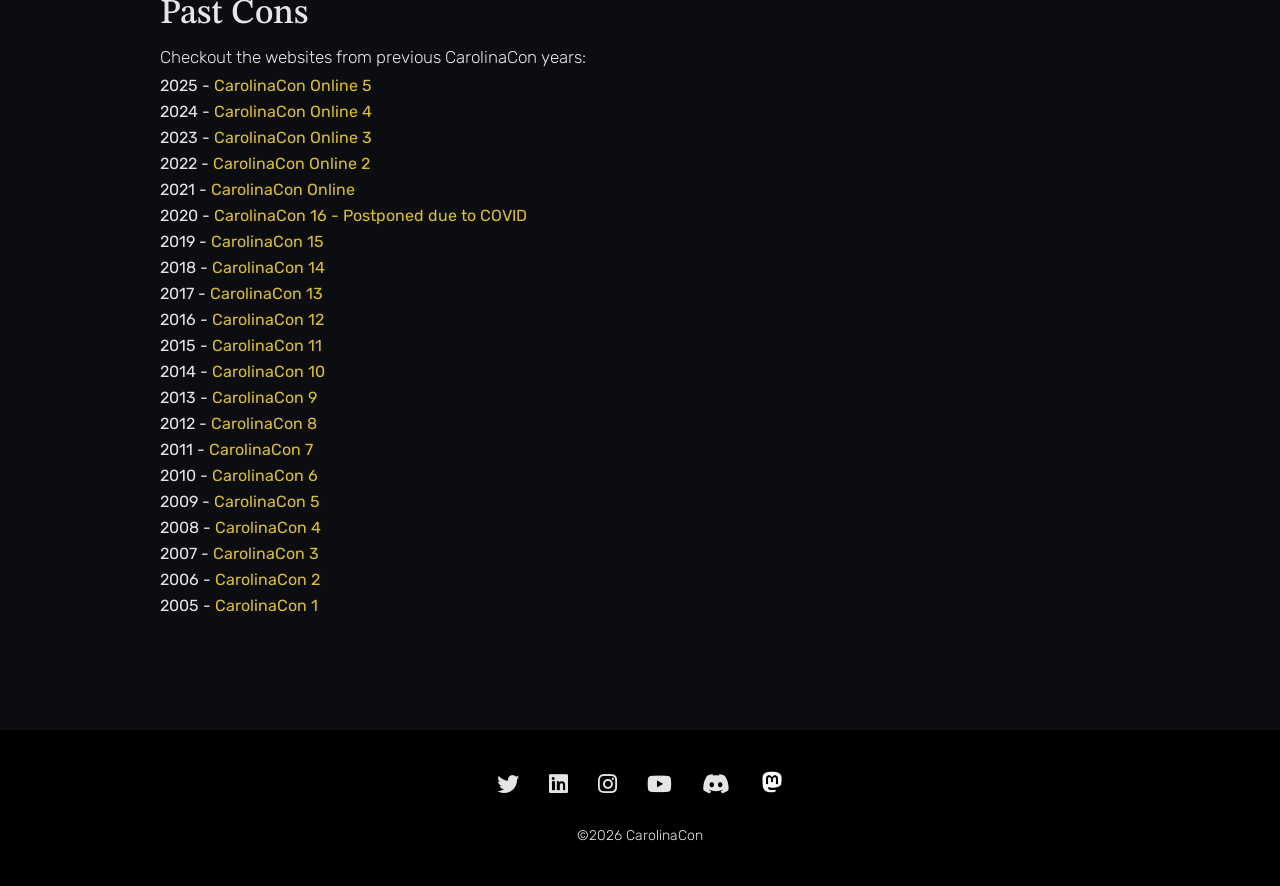
==== commit 291faa70: "cfp, ig, hero-img updates" ====
--- a/pages/about.html
+++ b/pages/about.html
@@ -120,12 +120,6 @@
       <ul class="socials-list">
         <li>
           <a
-            class="socials-link fas fa-envelope"
-            href="mailto:info@carolinacon.org"
-          ></a>
-        </li>
-        <li>
-          <a
             class="socials-link fab fa-twitter"
             href="https://x.com/CarolinaCon"
             target="_blank"
@@ -137,6 +131,12 @@
             href="https://www.linkedin.com/company/carolinacon/"  
             target="_blank"
             ></a>
+        </li>
+        <li>
+          <a
+            class="socials-link fab fa-instagram"
+            href="https://www.instagram.com/carolinacon_"
+          ></a>
         </li>
         <li>
           <a
@@ -152,7 +152,7 @@
             target="_blank"
           ></a>
         </li>
-        <li>
+         <li>
           <a 
             class="socials-link" 
             href="https://infosec.exchange/@carolinacon"
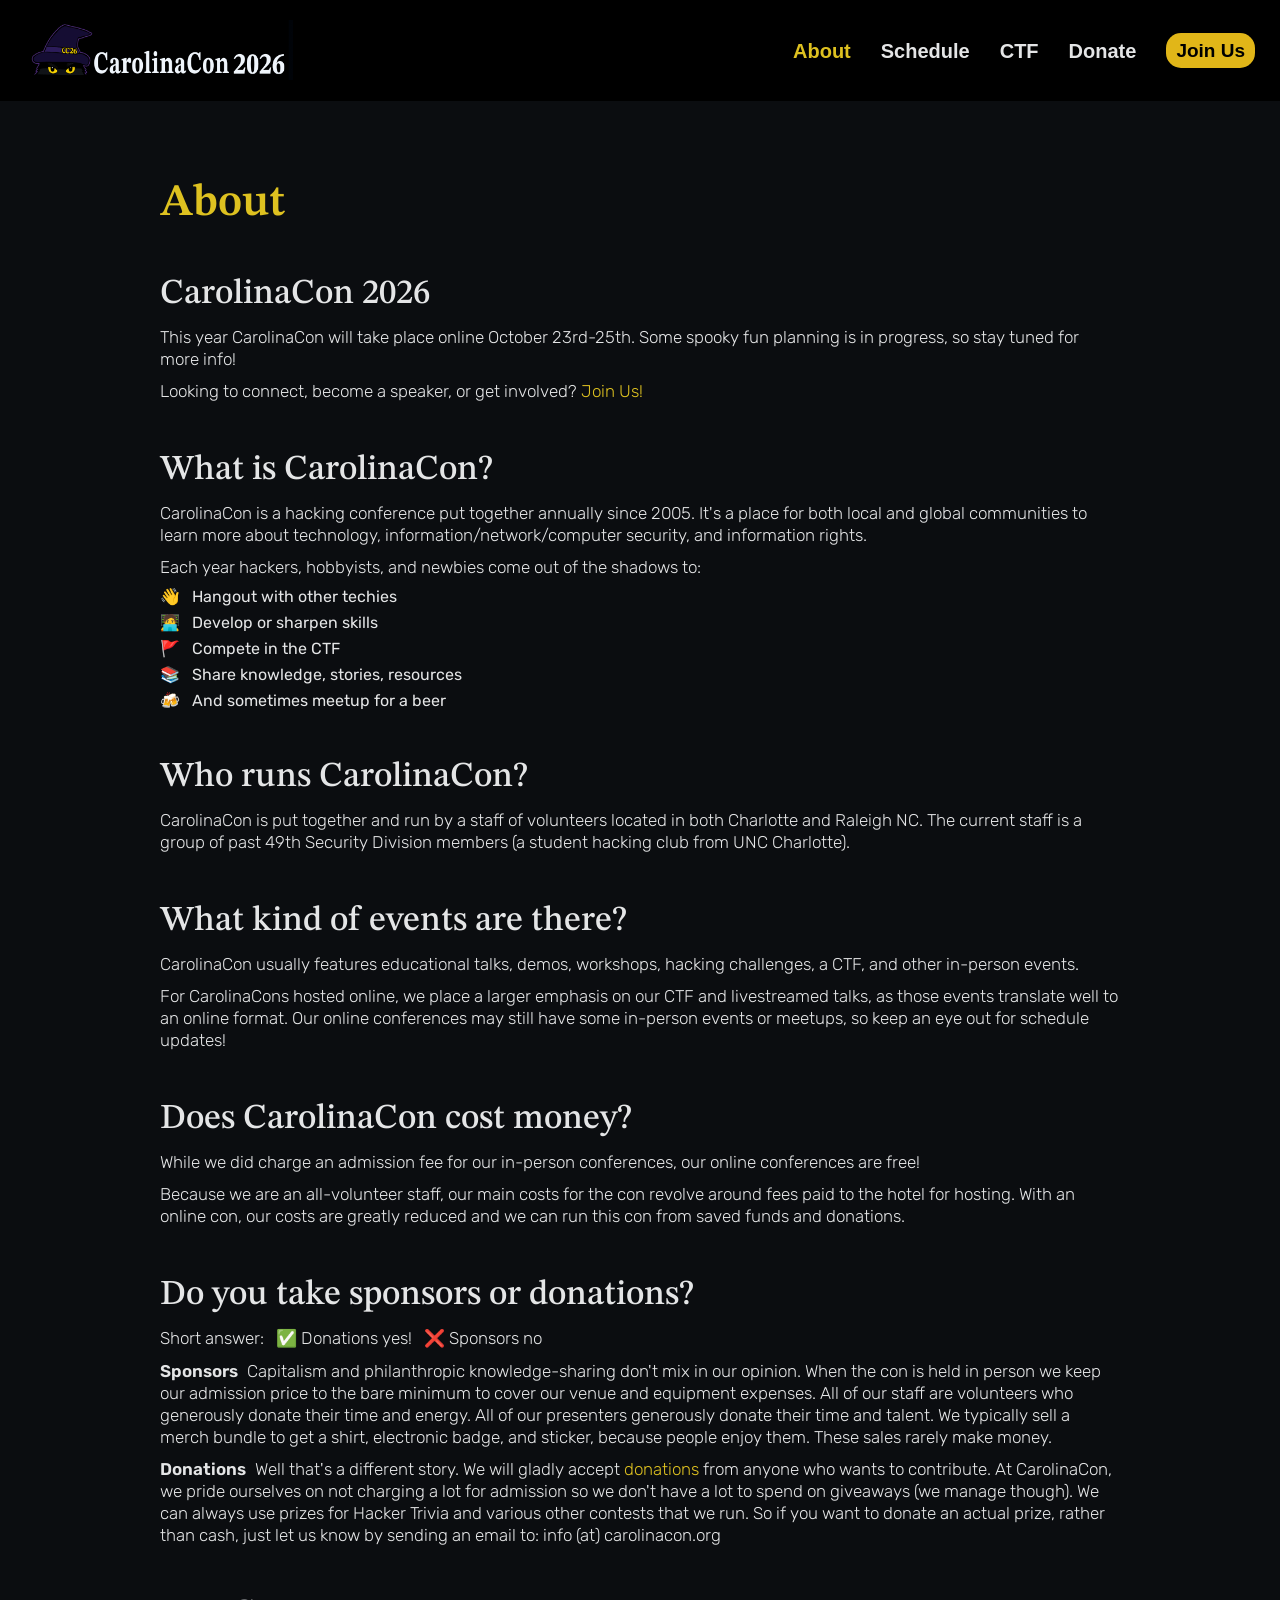
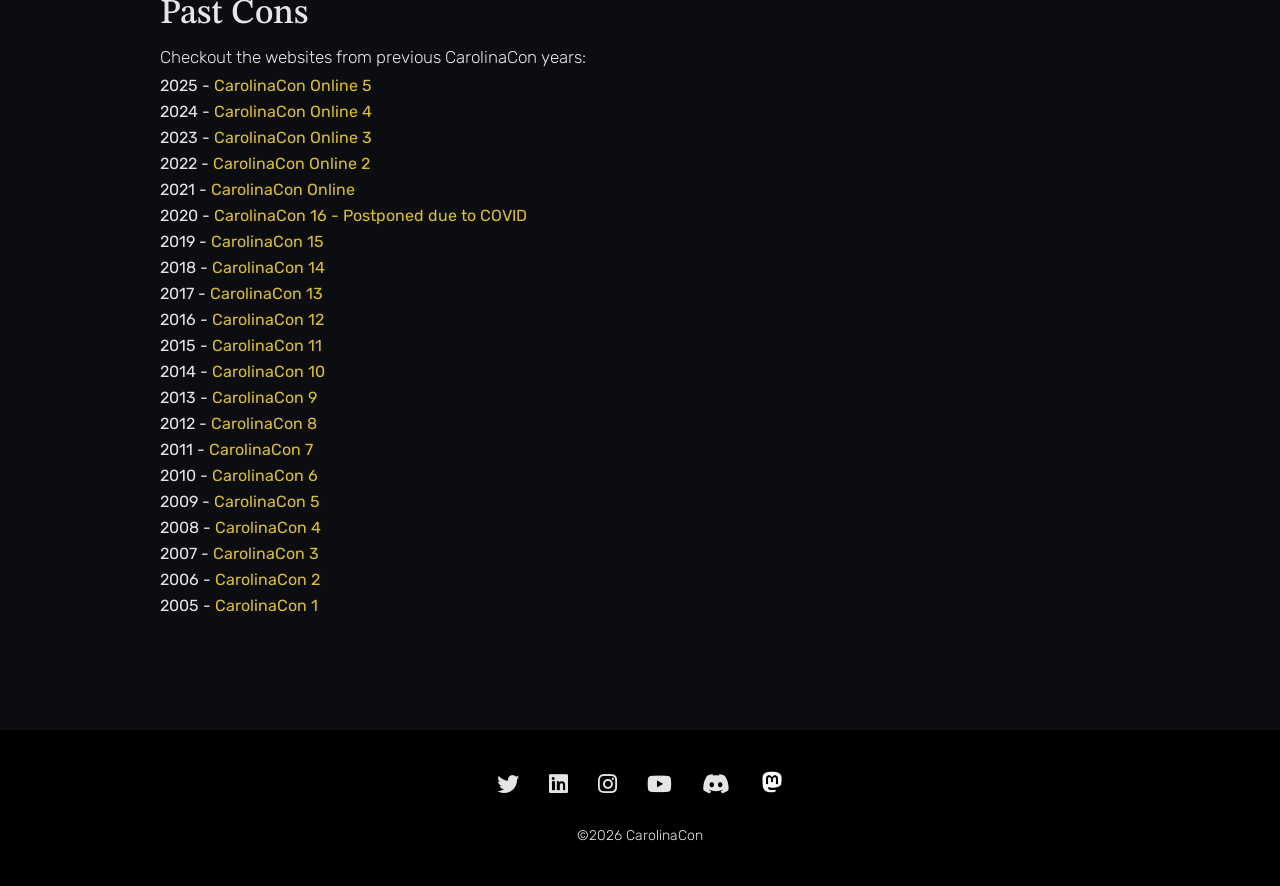
==== commit 28505b7f: "join us link on about pg" ====
--- a/pages/about.html
+++ b/pages/about.html
@@ -49,7 +49,7 @@
           This year CarolinaCon will take place online October 23rd-25th. Some spooky fun planning is in progress, so stay tuned for more info!
         </p>
         <p>
-          👀 Keep an eye out for our CFP!
+          Looking to connect, become a speaker, or get involved? <a href="./join-us.html">Join Us!</a>
         </p>
 
         <h2>What is CarolinaCon?</h2>
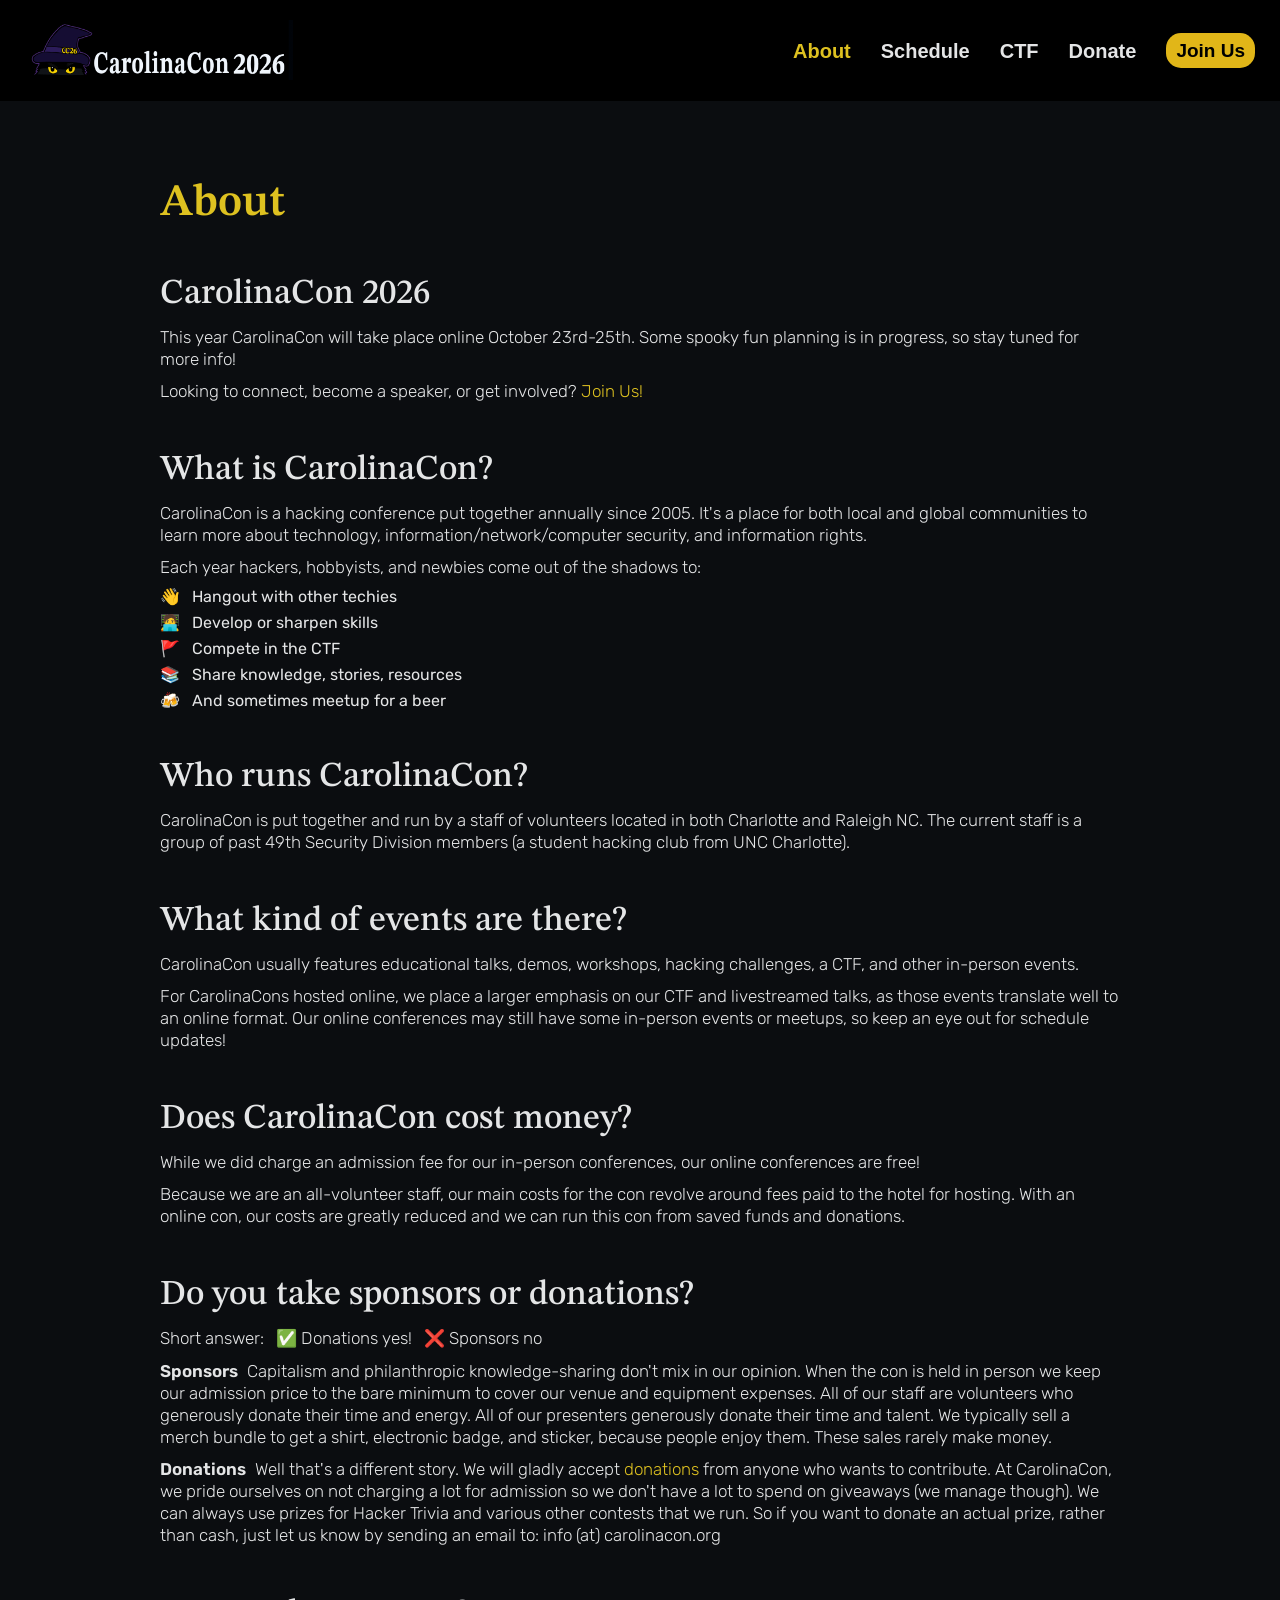
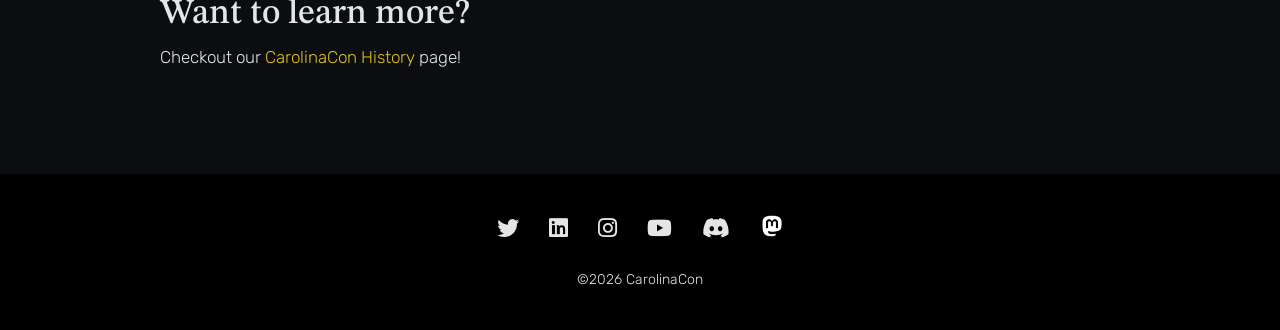
==== commit 4152fa8b: "updated for cc history" ====
--- a/pages/about.html
+++ b/pages/about.html
@@ -82,40 +82,16 @@
         <p>While we did charge an admission fee for our in-person conferences, our online conferences are free!</p>
         <p>Because we are an all-volunteer staff, our main costs for the con revolve around fees paid to the hotel for hosting. With an online con, our costs are greatly reduced and we can run this con from saved funds and donations.</p>
 
-        <h2>Do you take sponsors or donations?</h2>
+        <h2 id="sponsors-or-donations">Do you take sponsors or donations?</h2>
         <p>Short answer: &nbsp; ✅ Donations yes! &nbsp; ❌ Sponsors no</p>
         <p><strong>Sponsors</strong> Capitalism and philanthropic knowledge-sharing don't mix in our opinion. When the con is held in person we keep our admission price to the bare minimum to cover our venue and equipment expenses. All of our staff are volunteers who generously donate their time and energy. All of our presenters generously donate their time and talent. We typically sell a merch bundle to get a shirt, electronic badge, and sticker,  because people enjoy them. These sales rarely make money.</p>
         <p><strong>Donations</strong> Well that's a different story. We will gladly accept <a href="https://hcb.hackclub.com/donations/start/carolinacon">donations</a> from anyone who wants to contribute. At CarolinaCon, we pride ourselves on not charging a lot for admission so we don't have a lot to spend on giveaways (we manage though). We can always use prizes for Hacker Trivia and various other contests that we run. So if you want to donate an actual prize, rather than cash, just let us know by sending an email to: info (at) carolinacon.org</p>
 
-        <h2>Past Cons</h2>
+        <h2>Want to learn more?</h2>
         <p>
-          Checkout the websites from previous CarolinaCon years:
-          <ul>
-          <li>2025 - <a href="/archive/cconline5/index.html" target="_blank">CarolinaCon Online 5</a></li>
-          <li>2024 - <a href="/archive/cconline4/index.html" target="_blank">CarolinaCon Online 4</a></li>
-          <li>2023 - <a href="/archive/cconline3/index.html" target="_blank">CarolinaCon Online 3</a></li>
-          <li>2022 - <a href="/archive/cconline2/index.html" target="_blank">CarolinaCon Online 2</a></li>
-          <li>2021 - <a href="/archive/cconline/index.html" target="_blank">CarolinaCon Online</a></li>
-          <li>2020 - <a href="/archive/cc2020/index.html" target="_blank">CarolinaCon 16 - Postponed due to COVID</a></li>
-          <li>2019 - <a href="/archive/cc2019/index.html" target="_blank">CarolinaCon 15</a></li>
-          <li>2018 - <a href="/archive/cc2018/index.html" target="_blank">CarolinaCon 14</a></li>
-          <li>2017 - <a href="/archive/cc2017/index.html" target="_blank">CarolinaCon 13</a></li>
-          <li>2016 - <a href="/archive/cc2016/index.html" target="_blank">CarolinaCon 12</a></li>
-          <li>2015 - <a href="/archive/cc2015/index.html" target="_blank">CarolinaCon 11</a></li>
-          <li>2014 - <a href="/archive/cc2014/index.html" target="_blank">CarolinaCon 10</a></li>
-          <li>2013 - <a href="/archive/cc2013/index.html" target="_blank">CarolinaCon 9</a></li>
-          <li>2012 - <a href="/archive/cc2012/index.html" target="_blank">CarolinaCon 8</a></li>
-          <li>2011 - <a href="/archive/cc2011/index.html" target="_blank">CarolinaCon 7</a></li>
-          <li>2010 - <a href="/archive/cc2010/index.html" target="_blank">CarolinaCon 6</a></li>
-          <li>2009 - <a href="/archive/cc2009/index.html" target="_blank">CarolinaCon 5</a></li>
-          <li>2008 - <a href="/archive/cc2008/index.html" target="_blank">CarolinaCon 4</a></li>
-          <li>2007 - <a href="/archive/cc2007/index.html" target="_blank">CarolinaCon 3</a></li>
-          <li>2006 - <a href="/archive/cc2006/index.html" target="_blank">CarolinaCon 2</a></li>
-          <li>2005 - <a href="/archive/cc2005/index.html" target="_blank">CarolinaCon 1</a></li>
-          </ul>
+          Checkout our <a href="./cc-history.html">CarolinaCon History</a> page!
         </p>
     </article>
-
     <footer>
       <ul class="socials-list">
         <li>
--- a/style.css
+++ b/style.css
@@ -140,6 +140,26 @@
 }
 
 /* Header */
+.banner {
+  padding: 1.5rem 2.5rem;
+  display: flex;
+  justify-content: center;
+  background-color: var(--dark-yellow);
+  font-size: 1.5rem;
+  font-weight: 500;
+  
+}
+
+.banner-link:link,
+.banner-link:visited {
+  color: var(--primary-black);
+}
+
+.banner-link:hover,
+.banner-link:active {
+  color: var(--primary-white);
+}
+
 .header {
   background-color: var(--primary-black);
   position: sticky;
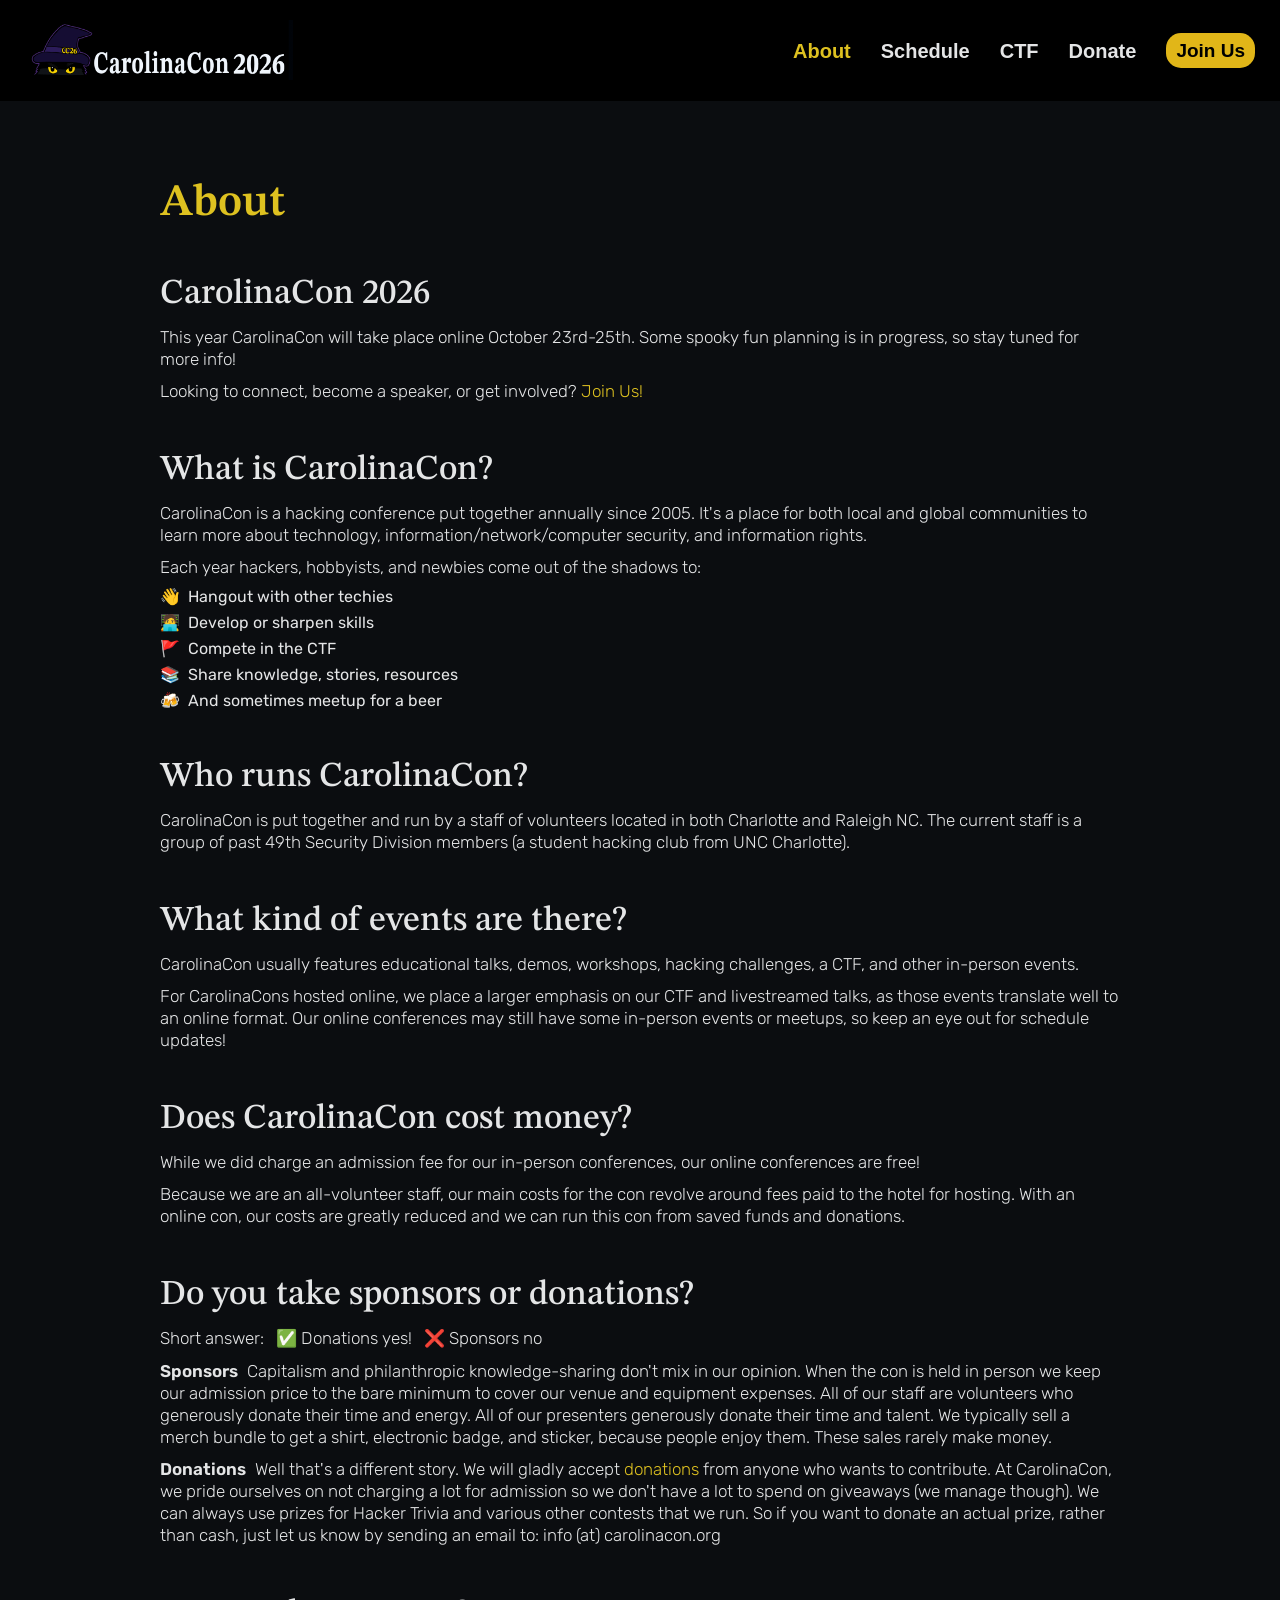
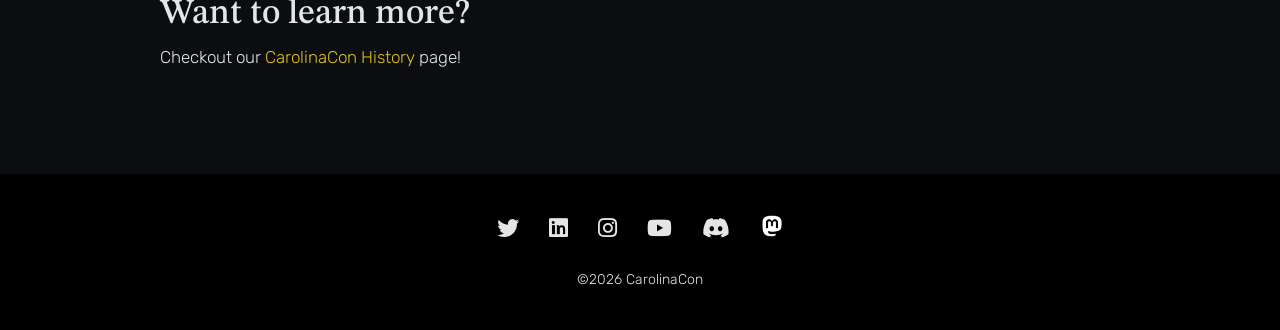
==== commit 29b7a011: "schedule and attendee registration added" ====
--- a/pages/about.html
+++ b/pages/about.html
@@ -59,11 +59,11 @@
         <p>
           Each year hackers, hobbyists, and newbies come out of the shadows to:
           <ul>
-          <li>👋 &nbsp; Hangout with other techies </li>
-          <li>🧑‍💻 &nbsp; Develop or sharpen skills</li>
-          <li>🚩 &nbsp; Compete in the CTF</li>
-          <li>📚 &nbsp; Share knowledge, stories, resources</li>
-          <li>🍻 &nbsp; And sometimes meetup for a beer</li>
+          <li>👋 &nbsp;Hangout with other techies </li>
+          <li>🧑‍💻 &nbsp;Develop or sharpen skills</li>
+          <li>🚩 &nbsp;Compete in the CTF</li>
+          <li>📚 &nbsp;Share knowledge, stories, resources</li>
+          <li>🍻 &nbsp;And sometimes meetup for a beer</li>
           </ul>
         </p>
 
--- a/style.css
+++ b/style.css
@@ -2,7 +2,9 @@
 :root {
   --primary-black: #000000;
   --dark-gray: #0b0d10;
-  --light-gray: #191c23;
+  --mid-gray: #191c23;
+  --light-gray: #484b52;
+  --lightest-gray: #c1c1c2;
   --primary-white: #e4e5e6;
   --dark-yellow: #e1b618;
   --primary-yellow: #dec120;
@@ -114,11 +116,53 @@
   color: var(--primary-black);
   font-weight: 700;
   font-size: 1.9rem;
+  text-decoration: none;
+}
+
+.btn-secondary:link,
+.btn-secondary:visited {
+  background-color: var(--dark-yellow);
+  color: var(--primary-black);
+  font-weight: 600;
+  font-size: 1.7rem;
+  text-decoration: none;
+  margin: 0.5rem 0 1rem 0;
+}
+
+.btn-secondary.expired:link,
+.btn-secondary.expired:visited {
+  background-color: var(--light-gray);
+  color: var(--primary-white);
+  font-weight: 500;
 }
 
 .btn-primary:hover,
-.btn-primary:active {
+.btn-secondary:hover,
+.btn-primary:active,
+.btn-secondary:active {
   background-color: var(--light-yellow);
+}
+
+.btn-secondary.expired:hover,
+.btn-secondary.expired:active {
+  background-color: var(--lightest-gray);
+  color: var(--primary-black);
+}
+
+.event-btn {
+  width: 18rem;
+  height: 8.5rem;
+  object-fit: cover; 
+  object-position: center;
+  transition: transform 0.2s ease;
+}
+
+.event-btn:hover {
+  transform: scale(1.15);
+}
+
+.event-btn:active {
+  transform: scale(1.05);
 }
 
 ul,
@@ -232,7 +276,7 @@
 
 .announcement.grayed {
   margin-top: 2rem;
-  background-color: var(--light-gray);
+  background-color: var(--mid-gray);
 }
 
 .announcement img {
